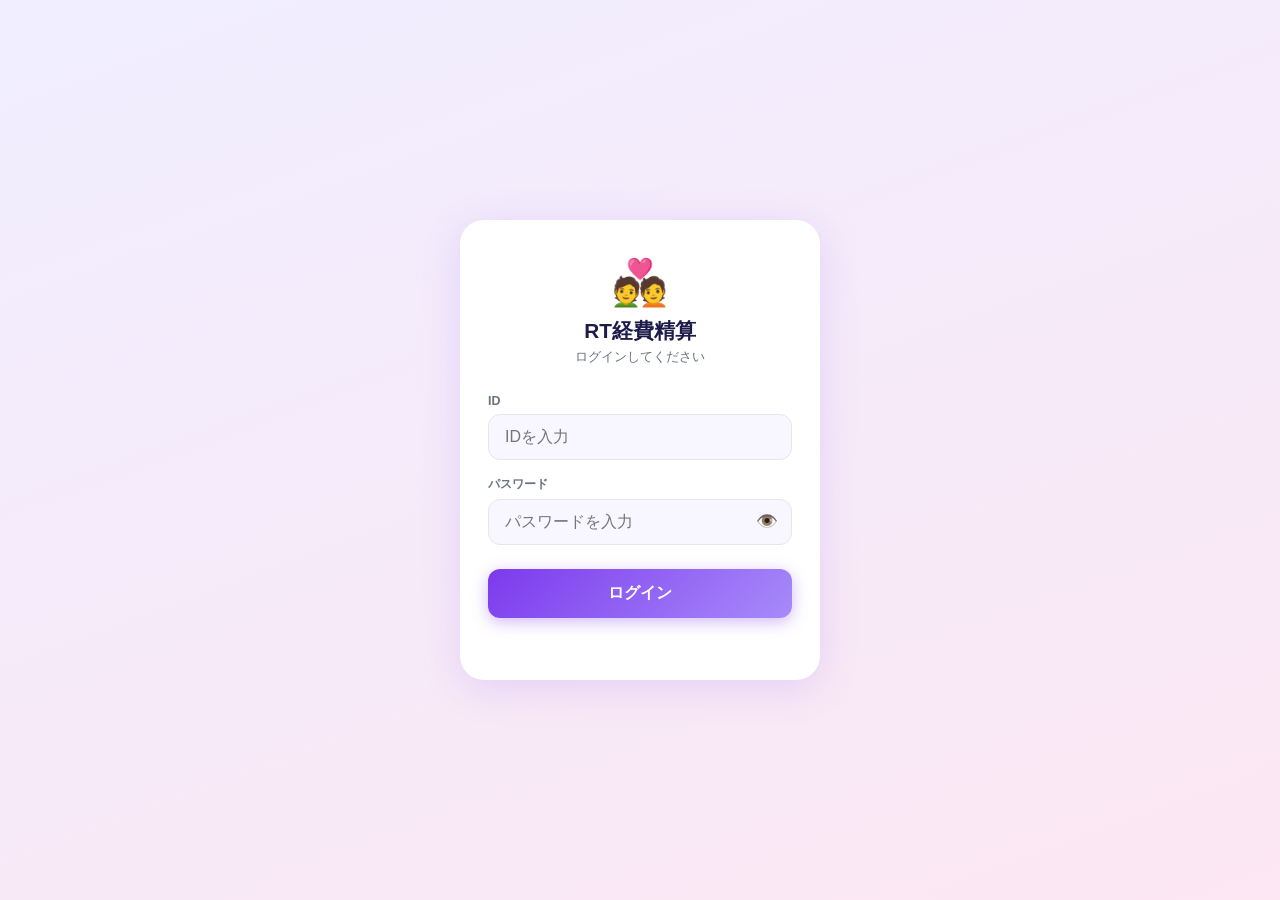
==== index.html @ 335fa0f4 "ファビコンをPNG画像に変更 SVGからアップロードされたfavicon.pngに切り替え。 index.html・login.html両方に適用。  Co-Authored-By: Claude S" ====
<!DOCTYPE html>
<html lang="ja">
<head>
  <meta charset="UTF-8">
  <meta name="viewport" content="width=device-width, initial-scale=1.0">
  <title>RT経費精算</title>
  <link rel="icon" href="favicon.png" type="image/png">
  <link rel="apple-touch-icon" href="favicon.png">
  <link rel="stylesheet" href="style.css">
  <script>
    // 未ログインならログイン画面へ
    if (sessionStorage.getItem('kakeibo_auth') !== '1') {
      location.replace('login.html');
    }
  </script>
</head>
<body>

  <!-- ヘッダー -->
  <header class="app-header">
    <h1>RT経費精算</h1>
    <div class="header-actions">
      <span id="gh-sync-status-header" class="gh-sync-status-header"></span>
      <button class="settings-btn" id="settings-btn">⚙️</button>
      <button class="logout-btn" id="logout-btn">ログアウト</button>
    </div>
  </header>

  <!-- タブ -->
  <nav class="tab-nav">
    <button class="tab-btn active" data-tab="home">ホーム</button>
    <button class="tab-btn" data-tab="history">履歴</button>
    <button class="tab-btn" data-tab="settle">精算</button>
  </nav>

  <!-- ホームタブ -->
  <div class="tab-content active" id="tab-home">

    <!-- 月選択 -->
    <div class="month-nav">
      <button id="prev-month">‹</button>
      <input type="month" id="current-month-input" class="month-input">
      <button id="next-month">›</button>
    </div>

    <!-- 残高カード -->
    <div class="balance-section">
      <div class="person-card girlfriend">
        <div class="person-name" id="name-girlfriend-display">彼女</div>
        <div class="person-amount" id="gf-amount">¥0</div>
        <div class="person-label">支出</div>
      </div>
      <div class="joint-card">
        <div class="joint-label">共用財布</div>
        <div class="joint-sub">
          <span><span class="joint-sub-label">支出</span><b id="joint-expense">¥0</b></span>
          <span><span class="joint-sub-label">入金</span><b id="joint-in">¥0</b></span>
        </div>
      </div>
      <div class="person-card boyfriend">
        <div class="person-name" id="name-boyfriend-display">彼氏</div>
        <div class="person-amount" id="bf-amount">¥0</div>
        <div class="person-label">支出</div>
      </div>
    </div>

    <!-- カテゴリ別集計 -->
    <div class="section-title">カテゴリ別支出</div>
    <div class="category-chart" id="category-chart"></div>

    <!-- 最近の取引 -->
    <div class="section-title">最近の取引</div>
    <div class="transaction-list" id="home-tx-list">
      <p class="empty-msg">取引がありません</p>
    </div>
  </div>

  <!-- 履歴タブ -->
  <div class="tab-content" id="tab-history">
    <!-- 月選択 -->
    <div class="month-nav history-month-nav">
      <button class="history-month-all-btn" id="history-all-btn">全期間</button>
      <button id="history-prev-month">‹</button>
      <input type="month" id="history-month-input" class="month-input">
      <button id="history-next-month">›</button>
    </div>
    <div class="filter-bar">
      <select id="filter-payer">
        <option value="">全員</option>
        <option value="girlfriend">彼女</option>
        <option value="boyfriend">彼氏</option>
        <option value="joint">共用財布</option>
      </select>
      <select id="filter-category">
        <option value="">全カテゴリ</option>
        <option value="食費">食費</option>
        <option value="住居費">住居費</option>
        <option value="交通費">交通費</option>
        <option value="光熱費">光熱費</option>
        <option value="通信費">通信費</option>
        <option value="医療費">医療費</option>
        <option value="娯楽費">娯楽費</option>
        <option value="衣類">衣類</option>
        <option value="外食">外食</option>
        <option value="旅行">旅行</option>
        <option value="その他">その他</option>
      </select>
      <select id="filter-type">
        <option value="">すべて</option>
        <option value="expense">支出</option>
        <option value="advance">立替</option>
        <option value="transfer">振替</option>
      </select>
    </div>
    <div id="history-tx-list"></div>

    <!-- CSV ダウンロード -->
    <div class="csv-dl-bar">
      <select id="csv-year-select" class="csv-year-sel"></select>
      <button id="csv-dl-btn" class="btn-csv-dl">⬇ CSVダウンロード</button>
    </div>
  </div>

  <!-- 精算タブ -->
  <div class="tab-content" id="tab-settle">
    <div class="section-title">今月の内訳</div>
    <div class="breakdown-list" id="breakdown-list"></div>
    <div class="section-title" style="margin-top:20px">全期間の内訳</div>
    <div class="breakdown-list" id="breakdown-list-all"></div>
  </div>

  <!-- 追加ボタン -->
  <button class="add-btn" id="add-btn">＋ 追加</button>

  <!-- 取引追加モーダル -->
  <div class="modal-overlay" id="modal-overlay">
    <div class="modal">
      <div class="modal-handle"></div>
      <h2>取引を追加</h2>

      <!-- 種別 -->
      <div class="type-toggle">
        <button class="type-btn active" data-type="expense">支出</button>
        <button class="type-btn" data-type="advance">立替</button>
        <button class="type-btn" data-type="transfer">振替</button>
      </div>

      <!-- 支出元 -->
      <div class="form-group" id="payer-group">
        <label id="payer-group-label">支出元</label>
        <div class="payer-toggle">
          <button class="payer-btn active" data-payer="joint" id="payer-joint-btn">
            <span class="payer-avatar">🏦</span>
            <span class="payer-name">共用財布</span>
          </button>
          <button class="payer-btn" data-payer="girlfriend">
            <span class="payer-avatar">👩</span>
            <span class="payer-name" id="payer-gf-label">彼女</span>
          </button>
          <button class="payer-btn" data-payer="boyfriend">
            <span class="payer-avatar">👨</span>
            <span class="payer-name" id="payer-bf-label">彼氏</span>
          </button>
        </div>
      </div>

      <!-- 立替先（立替タイプのみ表示） -->
      <div class="form-group" id="advance-to-group" style="display:none">
        <label>立替先</label>
        <div class="payer-toggle">
          <button class="advance-to-btn active" data-to="girlfriend">
            <span class="payer-avatar">👩</span>
            <span class="payer-name" id="advance-to-gf-label">彼女</span>
          </button>
          <button class="advance-to-btn" data-to="boyfriend">
            <span class="payer-avatar">👨</span>
            <span class="payer-name" id="advance-to-bf-label">彼氏</span>
          </button>
        </div>
      </div>

      <!-- 振替先（振替タイプのみ表示） -->
      <div class="form-group" id="transfer-to-group" style="display:none">
        <label>振替先</label>
        <div class="payer-toggle">
          <button class="transfer-to-btn active" data-to="girlfriend">
            <span class="payer-avatar">👩</span>
            <span class="payer-name" id="transfer-to-gf-label">彼女</span>
          </button>
          <button class="transfer-to-btn" data-to="boyfriend">
            <span class="payer-avatar">👨</span>
            <span class="payer-name" id="transfer-to-bf-label">彼氏</span>
          </button>
          <button class="transfer-to-btn" data-to="joint">
            <span class="payer-avatar">🏦</span>
            <span class="payer-name">共用財布</span>
          </button>
        </div>
      </div>

      <div class="form-group">
        <label>金額 (円)</label>
        <input type="text" id="input-amount" placeholder="0" inputmode="none" autocomplete="off">
      </div>

      <div class="form-group" id="category-group">
        <label>カテゴリ</label>
        <select id="input-category">
          <option value="食費">食費</option>
          <option value="住居費">住居費</option>
          <option value="交通費">交通費</option>
          <option value="光熱費">光熱費</option>
          <option value="通信費">通信費</option>
          <option value="医療費">医療費</option>
          <option value="娯楽費">娯楽費</option>
          <option value="衣類">衣類</option>
          <option value="外食">外食</option>
          <option value="旅行">旅行</option>
          <option value="給与">給与</option>
          <option value="その他">その他</option>
        </select>
      </div>

      <div class="form-group">
        <label>メモ</label>
        <input type="text" id="input-note" placeholder="（任意）">
      </div>

      <div class="form-group">
        <label>日付</label>
        <input type="date" id="input-date">
      </div>

      <div class="modal-actions">
        <button class="btn-cancel" id="btn-cancel">キャンセル</button>
        <button class="btn-save" id="btn-save">保存</button>
      </div>
    </div>
  </div>

  <!-- 設定モーダル -->
  <div class="modal-overlay" id="settings-overlay">
    <div class="modal settings-modal">
      <div class="modal-handle"></div>
      <h2>設定</h2>
      <div class="form-group">
        <label>👩 彼女の名前</label>
        <input type="text" id="setting-gf-name" placeholder="彼女">
      </div>
      <div class="form-group">
        <label>👨 彼氏の名前</label>
        <input type="text" id="setting-bf-name" placeholder="彼氏">
      </div>
      <div class="form-group">
        <label>💰 支払い割合の履歴</label>
        <div class="ratio-history-list" id="ratio-history-list"></div>
      </div>

      <!-- 新しい割合を追加（折りたたみ） -->
      <div class="form-group ratio-add-section">
        <div class="collapse-toggle" id="ratio-add-toggle">
          <span>＋ 新しい割合を追加</span>
          <span class="collapse-arrow">▶</span>
        </div>
        <div class="collapse-body" id="ratio-add-body">
          <div class="form-group" style="margin-bottom:8px;margin-top:8px">
            <label style="font-size:0.72rem">適用開始日</label>
            <input type="date" id="setting-ratio-date">
          </div>
          <div class="ratio-row">
            <div class="ratio-item">
              <span class="ratio-person" id="ratio-gf-label">彼女</span>
              <input type="number" id="setting-gf-ratio" placeholder="10000" min="0" inputmode="numeric">
            </div>
            <span class="ratio-colon">：</span>
            <div class="ratio-item">
              <span class="ratio-person" id="ratio-bf-label">彼氏</span>
              <input type="number" id="setting-bf-ratio" placeholder="10000" min="0" inputmode="numeric">
            </div>
          </div>
          <p class="ratio-hint">指定日以降の支出にこの割合を適用します</p>
        </div>
      </div>

      <!-- GitHub 連動（折りたたみ） -->
      <div class="form-group github-section">
        <div class="collapse-toggle" id="github-toggle">
          <span>🐙 GitHub 連動 <span id="gh-sync-status" class="gh-sync-status gh-none">未設定</span></span>
          <span class="collapse-arrow">▶</span>
        </div>
        <div class="collapse-body" id="github-body">
          <div class="gh-status-row" style="margin-top:8px">
            <button id="gh-sync-now-btn" class="btn-gh-sync-now">今すぐ同期</button>
          </div>
          <input type="password" id="gh-token" placeholder="Personal Access Token" autocomplete="new-password">
          <input type="text"     id="gh-repo"   placeholder="owner/repo （例: user/kakeibo）">
          <input type="text"     id="gh-branch" placeholder="ブランチ （例: main）">
          <p class="ratio-hint">トークンはこの端末のみに保存されます</p>
        </div>
      </div>

      <div class="modal-actions">
        <button class="btn-cancel" id="settings-cancel">キャンセル</button>
        <button class="btn-save" id="settings-save">保存</button>
      </div>
    </div>
  </div>

  <!-- トークン失効アラート -->
  <div id="token-expired-overlay" class="token-alert-overlay">
    <div class="token-alert-box">
      <div class="token-alert-icon">⚠️</div>
      <p class="token-alert-msg">
        GitHubのトークンが失効しました。<br>
        新しいトークンを発行・入力するまで<br>
        同期が停止します。<br>
        <span class="token-alert-sub">詳細は彼女に聞いてください</span>
      </p>
      <button id="token-expired-ok" class="token-alert-btn">了解</button>
    </div>
  </div>

  <!-- 電卓キーボード -->
  <div id="calc-kb" class="calc-kb">
    <div class="calc-kb-grid">
      <button type="button" class="calc-btn calc-fn"  data-action="clear">AC</button>
      <button type="button" class="calc-btn calc-fn"  data-action="back">⌫</button>
      <button type="button" class="calc-btn calc-op"  data-val="÷">÷</button>
      <button type="button" class="calc-btn calc-op"  data-val="×">×</button>

      <button type="button" class="calc-btn"          data-val="7">7</button>
      <button type="button" class="calc-btn"          data-val="8">8</button>
      <button type="button" class="calc-btn"          data-val="9">9</button>
      <button type="button" class="calc-btn calc-op"  data-val="−">−</button>

      <button type="button" class="calc-btn"          data-val="4">4</button>
      <button type="button" class="calc-btn"          data-val="5">5</button>
      <button type="button" class="calc-btn"          data-val="6">6</button>
      <button type="button" class="calc-btn calc-op"  data-val="+">+</button>

      <button type="button" class="calc-btn"          data-val="1">1</button>
      <button type="button" class="calc-btn"          data-val="2">2</button>
      <button type="button" class="calc-btn"          data-val="3">3</button>
      <button type="button" class="calc-btn calc-eq"  data-action="eq">=</button>

      <button type="button" class="calc-btn calc-zero" data-val="0">0</button>
      <button type="button" class="calc-btn"           data-val=".">.</button>
      <button type="button" class="calc-btn calc-done" data-action="done">✓</button>
    </div>
  </div>

  <script src="app.js"></script>
</body>
</html>
---- style.css ----
* { margin: 0; padding: 0; box-sizing: border-box; }

:root {
  --primary: #7c3aed;
  --gf: #f472b6;
  --gf-light: #fce7f3;
  --bf: #60a5fa;
  --bf-light: #dbeafe;
  --joint: #a78bfa;
  --joint-light: #ede9fe;
  --income: #10b981;
  --expense: #ef4444;
  --bg: #f8f7ff;
  --card: #ffffff;
  --text: #1e1b4b;
  --muted: #6b7280;
  --border: #e5e7eb;
  --radius: 14px;
}

body {
  font-family: 'Segoe UI', 'Hiragino Sans', 'Meiryo', sans-serif;
  background: var(--bg);
  color: var(--text);
  min-height: 100vh;
  padding-bottom: 90px;
  max-width: 480px;
  margin: 0 auto;
}

/* ヘッダー */
.app-header {
  display: flex;
  align-items: center;
  justify-content: space-between;
  padding: 16px 20px 10px;
  background: white;
  border-bottom: 1px solid var(--border);
  position: sticky;
  top: 0;
  z-index: 10;
}

.app-header h1 {
  font-size: 1.15rem;
  font-weight: 700;
  color: var(--text);
}

.header-actions {
  display: flex;
  align-items: center;
  gap: 4px;
}

.settings-btn {
  background: none;
  border: none;
  font-size: 1.3rem;
  cursor: pointer;
  padding: 4px;
  border-radius: 8px;
}
.logout-btn {
  background: none;
  border: 1px solid var(--primary);
  color: var(--primary);
  font-size: 0.78rem;
  font-weight: 600;
  cursor: pointer;
  padding: 4px 10px;
  border-radius: 8px;
  white-space: nowrap;
}

/* タブ */
.tab-nav {
  display: flex;
  background: white;
  border-bottom: 1px solid var(--border);
  position: sticky;
  top: 57px;
  z-index: 9;
}

.tab-btn {
  flex: 1;
  padding: 12px 0;
  border: none;
  background: none;
  font-size: 0.85rem;
  font-weight: 600;
  color: var(--muted);
  cursor: pointer;
  border-bottom: 3px solid transparent;
  transition: all 0.2s;
}

.tab-btn.active {
  color: var(--joint);
  border-bottom-color: var(--joint);
}

/* タブコンテンツ */
.tab-content { display: none; padding: 16px; }
.tab-content.active { display: block; }

/* 月ナビ */
.month-nav {
  display: flex;
  align-items: center;
  justify-content: center;
  gap: 16px;
  margin-bottom: 16px;
}

.month-nav button {
  background: white;
  border: 1px solid var(--border);
  border-radius: 8px;
  width: 32px;
  height: 32px;
  font-size: 1.1rem;
  cursor: pointer;
  color: var(--text);
  display: flex;
  align-items: center;
  justify-content: center;
}

.month-input {
  font-size: 0.92rem;
  font-weight: 700;
  color: var(--text);
  font-family: inherit;
  border: 1px solid var(--border);
  border-radius: 8px;
  background: white;
  padding: 4px 8px;
  cursor: pointer;
  outline: none;
  text-align: center;
  min-width: 110px;
}

/* 残高セクション */
.balance-section {
  display: grid;
  grid-template-columns: 1fr 1.2fr 1fr;
  gap: 10px;
  margin-bottom: 20px;
}

.person-card {
  background: white;
  border-radius: var(--radius);
  padding: 14px 10px;
  text-align: center;
  box-shadow: 0 2px 8px rgba(0,0,0,0.06);
  border-top: 4px solid transparent;
}

.person-card.girlfriend { border-top-color: var(--gf); }
.person-card.boyfriend  { border-top-color: var(--bf); }

.person-avatar { font-size: 1.6rem; margin-bottom: 4px; }
.person-name { font-size: 0.75rem; font-weight: 700; color: var(--muted); margin-bottom: 6px; }
.person-amount { font-size: 1.05rem; font-weight: 700; color: var(--expense); }
.person-label { font-size: 0.65rem; color: var(--muted); margin-top: 2px; }

.joint-card {
  background: linear-gradient(135deg, #7c3aed, #a78bfa);
  border-radius: var(--radius);
  padding: 14px 10px;
  text-align: center;
  box-shadow: 0 4px 16px rgba(124, 58, 237, 0.25);
  color: white;
}

.joint-icon { font-size: 1.6rem; margin-bottom: 4px; }
.joint-label { font-size: 0.7rem; font-weight: 700; opacity: 0.85; margin-bottom: 10px; }
.joint-sub {
  font-size: 0.72rem;
  opacity: 0.92;
  display: flex;
  flex-direction: column;
  gap: 6px;
}
.joint-sub span {
  display: flex;
  justify-content: space-between;
  align-items: center;
  gap: 4px;
}
.joint-sub-label { opacity: 0.8; }
.joint-sub b { font-weight: 700; font-size: 0.9rem; }

/* セクションタイトル */
.section-title {
  font-size: 0.85rem;
  font-weight: 700;
  color: var(--muted);
  margin-bottom: 10px;
  margin-top: 4px;
}

/* カテゴリチャート */
.category-chart {
  background: white;
  border-radius: var(--radius);
  padding: 14px;
  margin-bottom: 20px;
  box-shadow: 0 2px 8px rgba(0,0,0,0.06);
}

.category-row {
  display: flex;
  align-items: center;
  gap: 10px;
  margin-bottom: 10px;
}

.category-row:last-child { margin-bottom: 0; }

.cat-icon { font-size: 1rem; width: 24px; text-align: center; }
.cat-name { font-size: 0.8rem; font-weight: 600; width: 56px; flex-shrink: 0; }
.cat-bar-wrap { flex: 1; background: #f3f4f6; border-radius: 99px; height: 8px; overflow: hidden; }
.cat-bar { height: 100%; border-radius: 99px; background: var(--joint); transition: width 0.4s; }
.cat-amount { font-size: 0.78rem; font-weight: 700; color: var(--expense); width: 60px; text-align: right; flex-shrink: 0; }

.category-row {
  cursor: pointer;
  border-radius: 8px;
  padding: 4px;
  margin: 0 -4px;
  transition: background 0.15s;
}
.category-row:hover { background: #f3f4f6; }
.category-row.cat-expanded { background: #f3f4f6; }

.cat-expand-arrow {
  font-size: 0.6rem;
  color: var(--muted);
  flex-shrink: 0;
  width: 12px;
  text-align: center;
  transition: transform 0.2s;
}

/* カテゴリ詳細パネル */
.cat-detail {
  background: #f8f7ff;
  border-radius: 8px;
  margin: 2px 0 6px;
  overflow: hidden;
  border: 1px solid var(--border);
}

.cat-detail-item {
  display: flex;
  align-items: center;
  gap: 8px;
  padding: 8px 10px;
  border-bottom: 1px solid var(--border);
}
.cat-detail-item:last-child { border-bottom: none; }

.cat-di-payer {
  width: 26px;
  height: 26px;
  border-radius: 7px;
  display: flex;
  align-items: center;
  justify-content: center;
  font-size: 0.9rem;
  flex-shrink: 0;
}
.cat-di-payer.girlfriend { background: var(--gf-light); }
.cat-di-payer.boyfriend  { background: var(--bf-light); }
.cat-di-payer.joint      { background: var(--joint-light); }

.cat-di-info { flex: 1; min-width: 0; }
.cat-di-note { font-size: 0.82rem; font-weight: 600; white-space: nowrap; overflow: hidden; text-overflow: ellipsis; }
.cat-di-meta { font-size: 0.7rem; color: var(--muted); margin-top: 1px; }
.cat-di-amount { font-size: 0.85rem; font-weight: 700; color: var(--expense); flex-shrink: 0; }

.empty-chart {
  text-align: center;
  color: var(--muted);
  font-size: 0.85rem;
  padding: 16px 0;
}

/* 取引リスト */
.transaction-list { display: flex; flex-direction: column; gap: 8px; }
.empty-msg { text-align: center; color: var(--muted); padding: 32px 0; font-size: 0.85rem; }

/* 日付グループ */
.tx-date-header {
  font-size: 0.78rem;
  font-weight: 700;
  color: var(--muted);
  padding: 8px 4px 4px;
  border-bottom: 1px solid var(--border);
  margin-top: 8px;
}
.tx-date-header:first-child { margin-top: 0; }
.tx-group { display: flex; flex-direction: column; gap: 6px; margin-top: 6px; }

/* 履歴月ナビ */
.history-month-nav {
  display: flex;
  align-items: center;
  justify-content: center;
  gap: 8px;
  margin-bottom: 12px;
}
.history-month-nav button {
  background: white;
  border: 1px solid var(--border);
  border-radius: 8px;
  padding: 4px 10px;
  font-size: 0.9rem;
  cursor: pointer;
  color: var(--text);
}
.history-month-all-btn {
  font-size: 0.78rem !important;
  font-weight: 700;
  color: var(--muted) !important;
  padding: 4px 14px !important;
  transition: all 0.2s;
  white-space: nowrap;
  width: auto !important;
  min-width: fit-content;
}
.history-month-all-btn.active {
  background: var(--joint) !important;
  color: white !important;
  border-color: var(--joint) !important;
}

.tx-item {
  background: white;
  border-radius: var(--radius);
  padding: 12px 14px;
  display: flex;
  align-items: center;
  gap: 10px;
  box-shadow: 0 1px 4px rgba(0,0,0,0.05);
  animation: fadeUp 0.2s ease;
}

@keyframes fadeUp {
  from { opacity: 0; transform: translateY(6px); }
  to   { opacity: 1; transform: translateY(0); }
}

.tx-payer-badge {
  width: 36px;
  height: 36px;
  border-radius: 10px;
  display: flex;
  align-items: center;
  justify-content: center;
  font-size: 1.1rem;
  flex-shrink: 0;
}

.tx-payer-badge.girlfriend { background: var(--gf-light); }
.tx-payer-badge.boyfriend  { background: var(--bf-light); }
.tx-payer-badge.joint      { background: var(--joint-light); }

.tx-info { flex: 1; min-width: 0; }
.tx-category { font-size: 0.88rem; font-weight: 600; }
.tx-meta { font-size: 0.72rem; color: var(--muted); margin-top: 2px; white-space: nowrap; overflow: hidden; text-overflow: ellipsis; }

.tx-right { display: flex; flex-direction: column; align-items: flex-end; gap: 2px; }

.tx-type-badge {
  font-size: 0.62rem;
  font-weight: 700;
  padding: 1px 6px;
  border-radius: 99px;
}
.tx-type-badge.expense  { background: #fee2e2; color: var(--expense); }
.tx-type-badge.transfer { background: #fef3c7; color: #d97706; }
.tx-type-badge.advance  { background: #d1fae5; color: #059669; }

.tx-amount { font-size: 0.95rem; font-weight: 700; }
.tx-amount.expense  { color: var(--expense); }
.tx-amount.income   { color: var(--income); }
.tx-amount.deposit  { color: var(--joint); }
.tx-amount.transfer { color: #f59e0b; }

.tx-actions { display: flex; gap: 4px; align-items: center; }

.tx-edit,
.tx-delete {
  background: none;
  border: none;
  color: #d1d5db;
  font-size: 0.88rem;
  cursor: pointer;
  padding: 2px 5px;
  border-radius: 6px;
  transition: color 0.2s, background 0.2s;
  line-height: 1;
}

.tx-edit:hover   { color: var(--joint);   background: var(--joint-light); }
.tx-delete:hover { color: var(--expense); background: #fee2e2; }

/* フィルターバー */
.filter-bar {
  display: flex;
  gap: 8px;
  margin-bottom: 14px;
}

.filter-bar select {
  flex: 1;
  padding: 8px 4px;
  border: 1px solid var(--border);
  border-radius: 8px;
  background: white;
  font-size: 0.75rem;
  color: var(--text);
  outline: none;
}

.filter-bar select:focus { border-color: var(--joint); }

/* 精算タブ */
.settle-card {
  background: white;
  border-radius: 18px;
  padding: 28px 20px;
  text-align: center;
  box-shadow: 0 4px 20px rgba(0,0,0,0.07);
  margin-bottom: 24px;
}

.settle-icon { font-size: 2.5rem; margin-bottom: 12px; }
.settle-desc { font-size: 0.95rem; font-weight: 600; color: var(--muted); }
.settle-amount { font-size: 1.5rem; font-weight: 700; color: var(--text); margin-top: 8px; }

.breakdown-list { display: flex; flex-direction: column; gap: 10px; }

.breakdown-item {
  background: white;
  border-radius: var(--radius);
  padding: 14px 16px;
  display: flex;
  align-items: center;
  gap: 12px;
  box-shadow: 0 2px 8px rgba(0,0,0,0.05);
}

.bd-avatar { font-size: 1.6rem; }
.bd-info { flex: 1; }
.bd-name { font-size: 0.85rem; font-weight: 700; }
.bd-detail { font-size: 0.75rem; color: var(--muted); margin-top: 2px; }
.bd-amount { font-size: 1rem; font-weight: 700; }
.bd-amount.positive { color: var(--income); }
.bd-amount.negative { color: var(--expense); }

.ratio-info-item {
  background: var(--joint-light);
  border-left: 3px solid var(--joint);
}

/* 入金目標カード */
.deposit-target-item {
  background: #f0fdf4;
  border-left: 3px solid var(--income);
}
.deposit-done { color: var(--income); }

/* 追加ボタン */
.add-btn {
  position: fixed;
  bottom: 24px;
  left: 50%;
  transform: translateX(-50%);
  background: linear-gradient(135deg, #7c3aed, #a78bfa);
  color: white;
  border: none;
  padding: 14px 36px;
  border-radius: 50px;
  font-size: 1rem;
  font-weight: 700;
  cursor: pointer;
  box-shadow: 0 4px 20px rgba(124, 58, 237, 0.45);
  transition: transform 0.2s, box-shadow 0.2s;
  white-space: nowrap;
  z-index: 8;
}

.add-btn:hover {
  transform: translateX(-50%) translateY(-2px);
  box-shadow: 0 6px 24px rgba(124, 58, 237, 0.55);
}

/* モーダル */
.modal-overlay {
  position: fixed;
  inset: 0;
  background: rgba(0,0,0,0.45);
  display: flex;
  align-items: flex-end;
  justify-content: center;
  z-index: 100;
  opacity: 0;
  pointer-events: none;
  transition: opacity 0.25s;
}

.modal-overlay.active {
  opacity: 1;
  pointer-events: all;
}

.modal {
  background: white;
  width: 100%;
  max-width: 480px;
  border-radius: 22px 22px 0 0;
  padding: 10px 20px 36px;
  transform: translateY(100%);
  transition: transform 0.3s cubic-bezier(.32,1,.32,1);
}

.modal-overlay.active .modal { transform: translateY(0); }

.modal-handle {
  width: 40px;
  height: 4px;
  background: #e5e7eb;
  border-radius: 99px;
  margin: 0 auto 16px;
}

.modal h2 {
  font-size: 1.05rem;
  font-weight: 700;
  text-align: center;
  margin-bottom: 18px;
}

/* 種別トグル */
.type-toggle {
  display: flex;
  background: #f3f4f6;
  border-radius: 10px;
  padding: 4px;
  margin-bottom: 18px;
  gap: 2px;
}

.type-btn {
  flex: 1;
  padding: 8px 4px;
  border: none;
  border-radius: 8px;
  font-size: 0.78rem;
  font-weight: 600;
  cursor: pointer;
  background: transparent;
  color: var(--muted);
  transition: all 0.2s;
}

.type-btn.active {
  background: white;
  color: var(--joint);
  box-shadow: 0 2px 6px rgba(0,0,0,0.1);
}

/* 支出元トグル */
.payer-toggle {
  display: flex;
  gap: 10px;
}

.payer-btn,
.transfer-to-btn,
.ben-btn {
  flex: 1;
  display: flex;
  flex-direction: column;
  align-items: center;
  gap: 2px;
  padding: 6px 8px;
  border: 2px solid var(--border);
  border-radius: 10px;
  background: white;
  cursor: pointer;
  transition: all 0.2s;
}

.payer-btn.active[data-payer="girlfriend"],
.transfer-to-btn.active[data-to="girlfriend"] { border-color: var(--gf);    background: var(--gf-light); }
.payer-btn.active[data-payer="boyfriend"],
.transfer-to-btn.active[data-to="boyfriend"]  { border-color: var(--bf);    background: var(--bf-light); }
.payer-btn.active[data-payer="joint"],
.transfer-to-btn.active[data-to="joint"]      { border-color: var(--joint); background: var(--joint-light); }

.ben-btn.active[data-ben="none"]       { border-color: var(--joint); background: var(--joint-light); }
.ben-btn.active[data-ben="girlfriend"] { border-color: var(--gf);    background: var(--gf-light); }
.ben-btn.active[data-ben="boyfriend"]  { border-color: var(--bf);    background: var(--bf-light); }

.advance-to-btn { flex: 1; display: flex; flex-direction: column; align-items: center; gap: 2px; padding: 6px 8px; border: 2px solid var(--border); border-radius: 10px; background: white; cursor: pointer; transition: all 0.2s; }
.advance-to-btn.active[data-to="girlfriend"] { border-color: var(--gf); background: var(--gf-light); }
.advance-to-btn.active[data-to="boyfriend"]  { border-color: var(--bf); background: var(--bf-light); }

.payer-avatar { font-size: 1.1rem; }
.payer-name { font-size: 0.78rem; font-weight: 700; color: var(--text); }

/* フォーム */
.form-group { margin-bottom: 9px; }

.form-group label {
  display: block;
  font-size: 0.78rem;
  font-weight: 700;
  color: var(--muted);
  margin-bottom: 6px;
}

.form-group input,
.form-group select {
  width: 100%;
  padding: 8px 14px;
  border: 1.5px solid var(--border);
  border-radius: 10px;
  font-size: 0.95rem;
  color: var(--text);
  background: white;
  outline: none;
  transition: border-color 0.2s;
}

.form-group input:focus,
.form-group select:focus { border-color: var(--joint); }

/* 割合履歴 */
.ratio-history-list {
  display: flex;
  flex-direction: column;
  gap: 6px;
  margin-bottom: 4px;
}

.ratio-history-item {
  display: flex;
  align-items: center;
  background: #f8f7ff;
  border: 1px solid var(--border);
  border-radius: 8px;
  padding: 8px 10px;
  gap: 8px;
  font-size: 0.82rem;
}

.ratio-history-item .rh-date {
  color: var(--muted);
  font-size: 0.75rem;
  flex-shrink: 0;
}

.ratio-history-item .rh-ratio {
  flex: 1;
  font-weight: 700;
  color: var(--text);
}

.ratio-history-item .rh-delete {
  background: none;
  border: none;
  color: #d1d5db;
  font-size: 0.85rem;
  cursor: pointer;
  padding: 2px 4px;
  border-radius: 4px;
}

.ratio-history-item .rh-delete:hover {
  color: var(--expense);
  background: #fee2e2;
}

.ratio-add-section {
  border-top: 1px dashed var(--border);
  padding-top: 4px;
  margin-top: 4px;
}

/* 割合入力 */
.ratio-row {
  display: flex;
  align-items: center;
  gap: 10px;
}

.ratio-item {
  flex: 1;
  display: flex;
  flex-direction: column;
  gap: 5px;
}

.ratio-person {
  font-size: 0.75rem;
  font-weight: 700;
  color: var(--muted);
  text-align: center;
}

.ratio-colon {
  font-size: 1.2rem;
  font-weight: 700;
  color: var(--muted);
  padding-top: 18px;
}

.ratio-hint {
  font-size: 0.72rem;
  color: var(--muted);
  margin-top: 6px;
  line-height: 1.4;
}

/* 設定モーダル スクロール対応 */
.settings-modal {
  max-height: 88vh;
  overflow-y: auto;
}

/* アコーディオン */
.collapse-toggle {
  display: flex;
  align-items: center;
  justify-content: space-between;
  cursor: pointer;
  padding: 6px 0;
  font-size: 0.78rem;
  font-weight: 700;
  color: var(--muted);
  user-select: none;
  gap: 8px;
}
.collapse-toggle:hover { color: var(--text); }

.collapse-arrow {
  font-size: 0.65rem;
  display: inline-block;
  transition: transform 0.2s;
  flex-shrink: 0;
}
.collapse-toggle.open .collapse-arrow { transform: rotate(90deg); }

.collapse-body { display: none; }

/* GitHub 連動セクション */
.github-section {
  border-top: 1px dashed var(--border);
  padding-top: 4px;
  margin-top: 4px;
}

.github-section input {
  width: 100%;
  padding: 8px 14px;
  border: 1.5px solid var(--border);
  border-radius: 10px;
  font-size: 0.88rem;
  color: var(--text);
  background: white;
  outline: none;
  margin-top: 6px;
  transition: border-color 0.2s;
  box-sizing: border-box;
}

.github-section input:focus { border-color: var(--joint); }

.gh-status-row {
  display: flex;
  align-items: center;
  justify-content: space-between;
  margin-bottom: 4px;
}

/* ヘッダー常時表示 */
.gh-sync-status-header {
  font-size: 0.72rem;
  font-weight: 700;
  padding: 2px 8px;
  border-radius: 99px;
  white-space: nowrap;
  transition: opacity 0.3s;
}
.gh-sync-status-header.gh-ok      { background: #d1fae5; color: #059669; }
.gh-sync-status-header.gh-syncing { background: #dbeafe; color: #2563eb; }
.gh-sync-status-header.gh-error   { background: #fee2e2; color: var(--expense); }

.gh-sync-status {
  font-size: 0.8rem;
  font-weight: 700;
  padding: 3px 10px;
  border-radius: 99px;
}
.gh-sync-status.gh-none    { background: #f3f4f6; color: var(--muted); }
.gh-sync-status.gh-ok      { background: #d1fae5; color: #059669; }
.gh-sync-status.gh-syncing { background: #dbeafe; color: #2563eb; }
.gh-sync-status.gh-error   { background: #fee2e2; color: var(--expense); }

.btn-gh-sync-now {
  font-size: 0.75rem;
  font-weight: 700;
  padding: 4px 10px;
  border-radius: 8px;
  border: 1px solid var(--joint);
  background: var(--joint-light);
  color: var(--joint);
  cursor: pointer;
  transition: opacity 0.2s;
}
.btn-gh-sync-now:hover { opacity: 0.75; }

/* CSVダウンロードバー */
.csv-dl-bar {
  display: flex;
  align-items: center;
  gap: 8px;
  margin-top: 20px;
  padding-top: 16px;
  border-top: 1px solid var(--border);
}

.csv-year-sel {
  flex: 1;
  padding: 8px 10px;
  border: 1.5px solid var(--border);
  border-radius: 10px;
  background: white;
  font-size: 0.85rem;
  color: var(--text);
  outline: none;
}
.csv-year-sel:focus { border-color: var(--joint); }

.btn-csv-dl {
  white-space: nowrap;
  font-size: 0.8rem;
  font-weight: 700;
  padding: 8px 14px;
  border: none;
  border-radius: 10px;
  background: var(--joint-light);
  color: var(--joint);
  cursor: pointer;
  transition: opacity 0.2s;
}
.btn-csv-dl:hover { opacity: 0.75; }

/* モーダルアクション */
.modal-actions {
  display: flex;
  gap: 10px;
  margin-top: 18px;
}

.btn-cancel, .btn-save {
  flex: 1;
  padding: 13px;
  border: none;
  border-radius: 10px;
  font-size: 0.95rem;
  font-weight: 700;
  cursor: pointer;
  transition: opacity 0.2s;
}

.btn-cancel { background: #f3f4f6; color: var(--muted); }
.btn-save   { background: linear-gradient(135deg, #7c3aed, #a78bfa); color: white; }
.btn-cancel:hover, .btn-save:hover { opacity: 0.85; }

/* ── トークン失効アラート ── */
.token-alert-overlay {
  display: none;
  position: fixed;
  inset: 0;
  background: rgba(0, 0, 0, 0.55);
  z-index: 9000;
  align-items: center;
  justify-content: center;
  padding: 24px;
}
.token-alert-overlay.active {
  display: flex;
}
.token-alert-box {
  background: white;
  border-radius: 18px;
  padding: 28px 24px 24px;
  max-width: 320px;
  width: 100%;
  text-align: center;
  box-shadow: 0 8px 32px rgba(0,0,0,0.25);
}
.token-alert-icon {
  font-size: 2.4rem;
  margin-bottom: 12px;
}
.token-alert-msg {
  font-size: 0.92rem;
  line-height: 1.7;
  color: var(--text);
  margin-bottom: 20px;
}
.token-alert-sub {
  display: inline-block;
  margin-top: 8px;
  font-size: 0.82rem;
  color: var(--muted);
  font-style: italic;
}
.token-alert-btn {
  width: 100%;
  padding: 13px;
  background: linear-gradient(135deg, #7c3aed, #a78bfa);
  color: white;
  border: none;
  border-radius: 10px;
  font-size: 1rem;
  font-weight: 700;
  cursor: pointer;
  transition: opacity 0.2s;
}
.token-alert-btn:hover { opacity: 0.85; }

/* ── 電卓キーボード ── */
.calc-kb {
  position: fixed;
  bottom: 0; left: 0; right: 0;
  background: #e8e8ed;
  border-top: 1px solid #c8c8cc;
  padding: 8px 8px 20px;
  z-index: 3000;
  display: none;
}
.calc-kb.active { display: block; }

.calc-kb-grid {
  display: grid;
  grid-template-columns: repeat(4, 1fr);
  gap: 7px;
  max-width: 420px;
  margin: 0 auto;
}

.calc-btn {
  background: #ffffff;
  border: none;
  border-radius: 10px;
  height: 54px;
  font-size: 1.2rem;
  font-weight: 500;
  color: #1c1c1e;
  cursor: pointer;
  box-shadow: 0 1px 0 #a0a0a5;
  transition: background 0.1s, transform 0.08s;
  -webkit-tap-highlight-color: transparent;
}
.calc-btn:active { background: #d1d1d6; transform: scale(0.96); }

.calc-btn.calc-op   { background: #bfcfff; color: var(--primary); }
.calc-btn.calc-op:active { background: #a0b3ff; }

.calc-btn.calc-fn   { background: #ffd6d6; color: #c0392b; }
.calc-btn.calc-fn:active { background: #ffb3b3; }

.calc-btn.calc-eq   { background: var(--primary); color: white; }
.calc-btn.calc-eq:active { background: #5b21b6; }

.calc-btn.calc-done { background: #34c759; color: white; }
.calc-btn.calc-done:active { background: #28a745; }

.calc-btn.calc-zero { grid-column: span 2; }
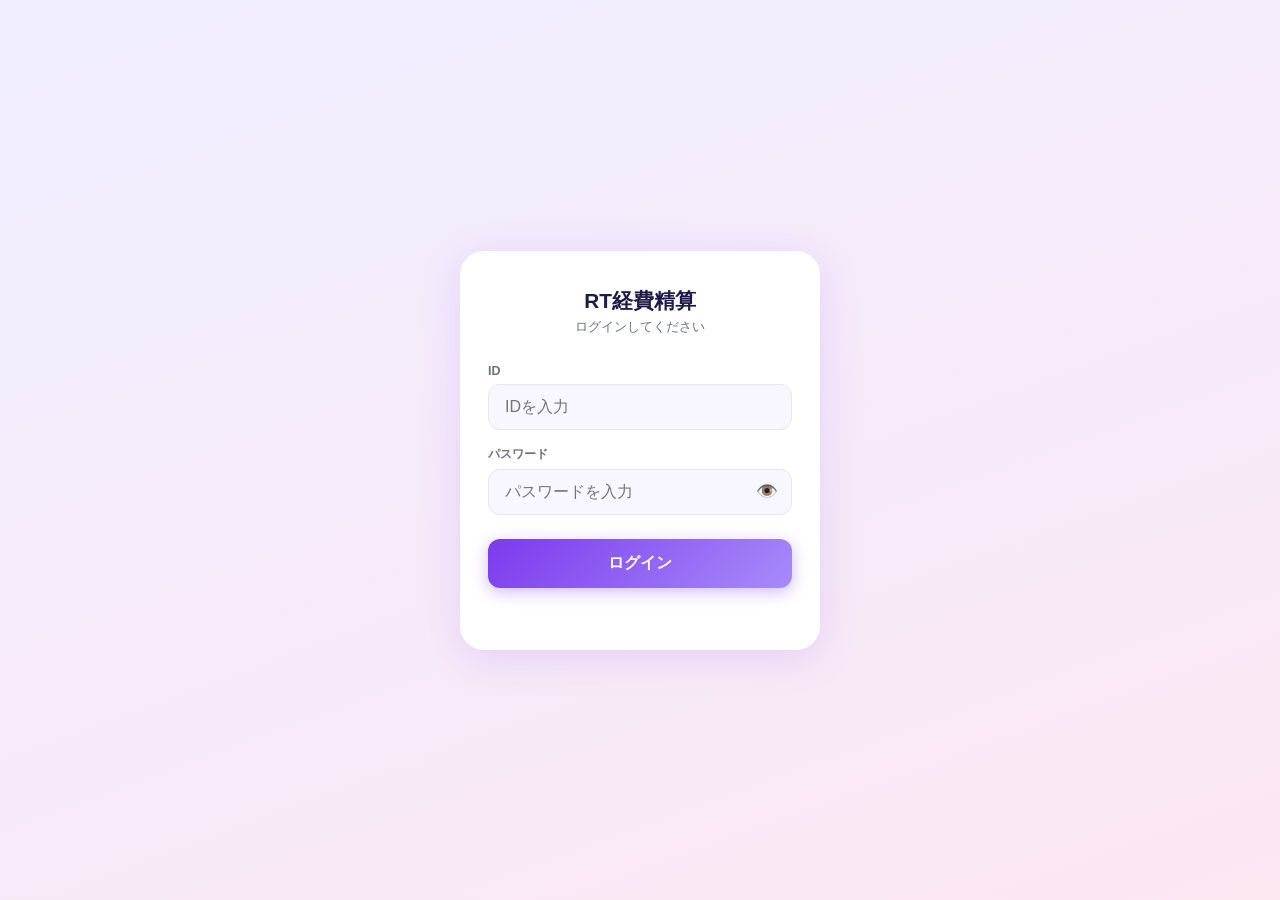
==== commit 64e73290: "UI改善4件：精算タイトル動的化・リロードボタン・ログインアイコン削除・△▽修正 - 精算「今月の内訳」→月切替時に「YYYY年M月の内訳」と表示 - ヘッダーにリロードボタン（↺）追加 - ログイン" ====
--- a/index.html
+++ b/index.html
@@ -21,6 +21,7 @@
     <h1>RT経費精算</h1>
     <div class="header-actions">
       <span id="gh-sync-status-header" class="gh-sync-status-header"></span>
+      <button class="reload-btn" id="reload-btn" title="リロード">↺</button>
       <button class="settings-btn" id="settings-btn">⚙️</button>
       <button class="logout-btn" id="logout-btn">ログアウト</button>
     </div>
@@ -123,7 +124,7 @@
 
   <!-- 精算タブ -->
   <div class="tab-content" id="tab-settle">
-    <div class="section-title">今月の内訳</div>
+    <div class="section-title" id="settle-month-title">今月の内訳</div>
     <div class="breakdown-list" id="breakdown-list"></div>
     <div class="section-title" style="margin-top:20px">全期間の内訳</div>
     <div class="breakdown-list" id="breakdown-list-all"></div>
--- a/style.css
+++ b/style.css
@@ -61,6 +61,21 @@
   padding: 4px;
   border-radius: 8px;
 }
+.reload-btn {
+  background: none;
+  border: none;
+  font-size: 1.15rem;
+  font-weight: 700;
+  color: var(--muted);
+  cursor: pointer;
+  padding: 4px 6px;
+  border-radius: 8px;
+  line-height: 1;
+  transition: color 0.2s, transform 0.3s;
+}
+.reload-btn:hover { color: var(--primary); }
+.reload-btn:active { transform: rotate(180deg); }
+
 .logout-btn {
   background: none;
   border: 1px solid var(--primary);
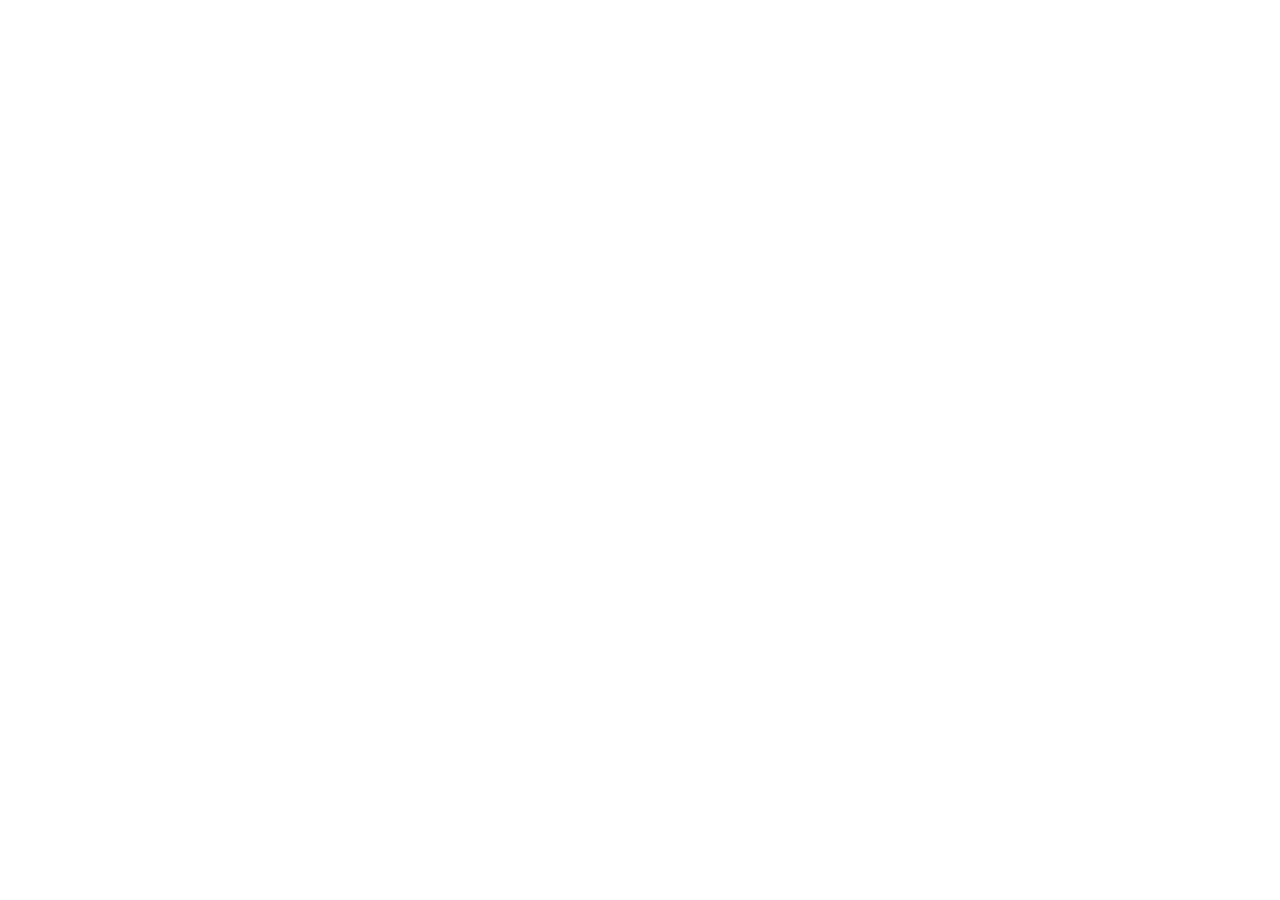
==== commit b44cee5b: "feat: Firebase Authentication に移行（メール/パスワード） - login.html: CREDENTIALS 平文削除 → signInWithEmailAndPass" ====
--- a/index.html
+++ b/index.html
@@ -2,19 +2,47 @@
 <html lang="ja">
 <head>
   <meta charset="UTF-8">
-  <meta name="viewport" content="width=device-width, initial-scale=1.0">
+  <meta name="viewport" content="width=device-width, initial-scale=1.0, maximum-scale=1.0">
   <title>RT経費精算</title>
   <link rel="icon" href="favicon.png" type="image/png">
   <link rel="apple-touch-icon" href="favicon.png">
   <link rel="stylesheet" href="style.css">
-  <script>
-    // 未ログインならログイン画面へ
-    if (sessionStorage.getItem('kakeibo_auth') !== '1') {
-      location.replace('login.html');
-    }
+  <script type="module">
+    import { initializeApp }         from 'https://www.gstatic.com/firebasejs/12.14.0/firebase-app.js';
+    import { getAuth, onAuthStateChanged, signOut } from 'https://www.gstatic.com/firebasejs/12.14.0/firebase-auth.js';
+
+    const firebaseConfig = {
+      apiKey:            'AIzaSyClIp0EaN20NGXDMj8IvKWrFHwKx23uuNY',
+      authDomain:        'couple-kakeibo-79f93.firebaseapp.com',
+      projectId:         'couple-kakeibo-79f93',
+      storageBucket:     'couple-kakeibo-79f93.firebasestorage.app',
+      messagingSenderId: '212097425337',
+      appId:             '1:212097425337:web:084726926342c18357a068',
+    };
+
+    const app  = initializeApp(firebaseConfig);
+    const auth = getAuth(app);
+
+    // 未ログインならログイン画面へ、ログイン済みなら表示
+    onAuthStateChanged(auth, user => {
+      if (!user) {
+        location.replace('login.html');
+      } else {
+        document.body.style.display = '';
+      }
+    });
+
+    // ログアウト（app.js の logout-btn リスナーを上書き）
+    window.addEventListener('DOMContentLoaded', () => {
+      document.getElementById('logout-btn').addEventListener('click', async () => {
+        if (!confirm('ログアウトしますか？')) return;
+        await signOut(auth);
+        location.replace('login.html');
+      }, { once: true });
+    });
   </script>
 </head>
-<body>
+<body style="display:none">
 
   <!-- ヘッダー -->
   <header class="app-header">
@@ -23,7 +51,6 @@
       <span id="gh-sync-status-header" class="gh-sync-status-header"></span>
       <button class="reload-btn" id="reload-btn" title="リロード">↺</button>
       <button class="settings-btn" id="settings-btn">⚙️</button>
-      <button class="logout-btn" id="logout-btn">ログアウト</button>
     </div>
   </header>
 
@@ -124,9 +151,15 @@
 
   <!-- 精算タブ -->
   <div class="tab-content" id="tab-settle">
+    <!-- 月選択 -->
+    <div class="month-nav">
+      <button id="settle-prev-month">‹</button>
+      <input type="month" id="settle-month-input" class="month-input">
+      <button id="settle-next-month">›</button>
+    </div>
     <div class="section-title" id="settle-month-title">今月の内訳</div>
     <div class="breakdown-list" id="breakdown-list"></div>
-    <div class="section-title" style="margin-top:20px">全期間の内訳</div>
+    <div class="section-title" id="settle-all-title" style="margin-top:20px">全期間の内訳</div>
     <div class="breakdown-list" id="breakdown-list-all"></div>
   </div>
 
@@ -243,7 +276,10 @@
   <div class="modal-overlay" id="settings-overlay">
     <div class="modal settings-modal">
       <div class="modal-handle"></div>
-      <h2>設定</h2>
+      <div class="settings-modal-header">
+        <h2>設定</h2>
+        <button class="logout-btn" id="logout-btn">ログアウト</button>
+      </div>
       <div class="form-group">
         <label>👩 彼女の名前</label>
         <input type="text" id="setting-gf-name" placeholder="彼女">
@@ -265,8 +301,8 @@
         </div>
         <div class="collapse-body" id="ratio-add-body">
           <div class="form-group" style="margin-bottom:8px;margin-top:8px">
-            <label style="font-size:0.72rem">適用開始日</label>
-            <input type="date" id="setting-ratio-date">
+            <label style="font-size:0.72rem">適用開始月（月初から適用）</label>
+            <input type="month" id="setting-ratio-date">
           </div>
           <div class="ratio-row">
             <div class="ratio-item">
--- a/style.css
+++ b/style.css
@@ -492,6 +492,12 @@
 }
 .deposit-done { color: var(--income); }
 
+/* 割合変更前の精算カード */
+.prev-settle-item {
+  background: #fef9ec;
+  border-left: 3px solid #f59e0b;
+}
+
 /* 追加ボタン */
 .add-btn {
   position: fixed;
@@ -544,6 +550,8 @@
   padding: 10px 20px 36px;
   transform: translateY(100%);
   transition: transform 0.3s cubic-bezier(.32,1,.32,1);
+  overflow-y: auto;
+  max-height: 92vh;
 }
 
 .modal-overlay.active .modal { transform: translateY(0); }
@@ -750,6 +758,16 @@
 .settings-modal {
   max-height: 88vh;
   overflow-y: auto;
+}
+
+.settings-modal-header {
+  display: flex;
+  align-items: center;
+  justify-content: space-between;
+  margin-bottom: 4px;
+}
+.settings-modal-header h2 {
+  margin-bottom: 0;
 }
 
 /* アコーディオン */
